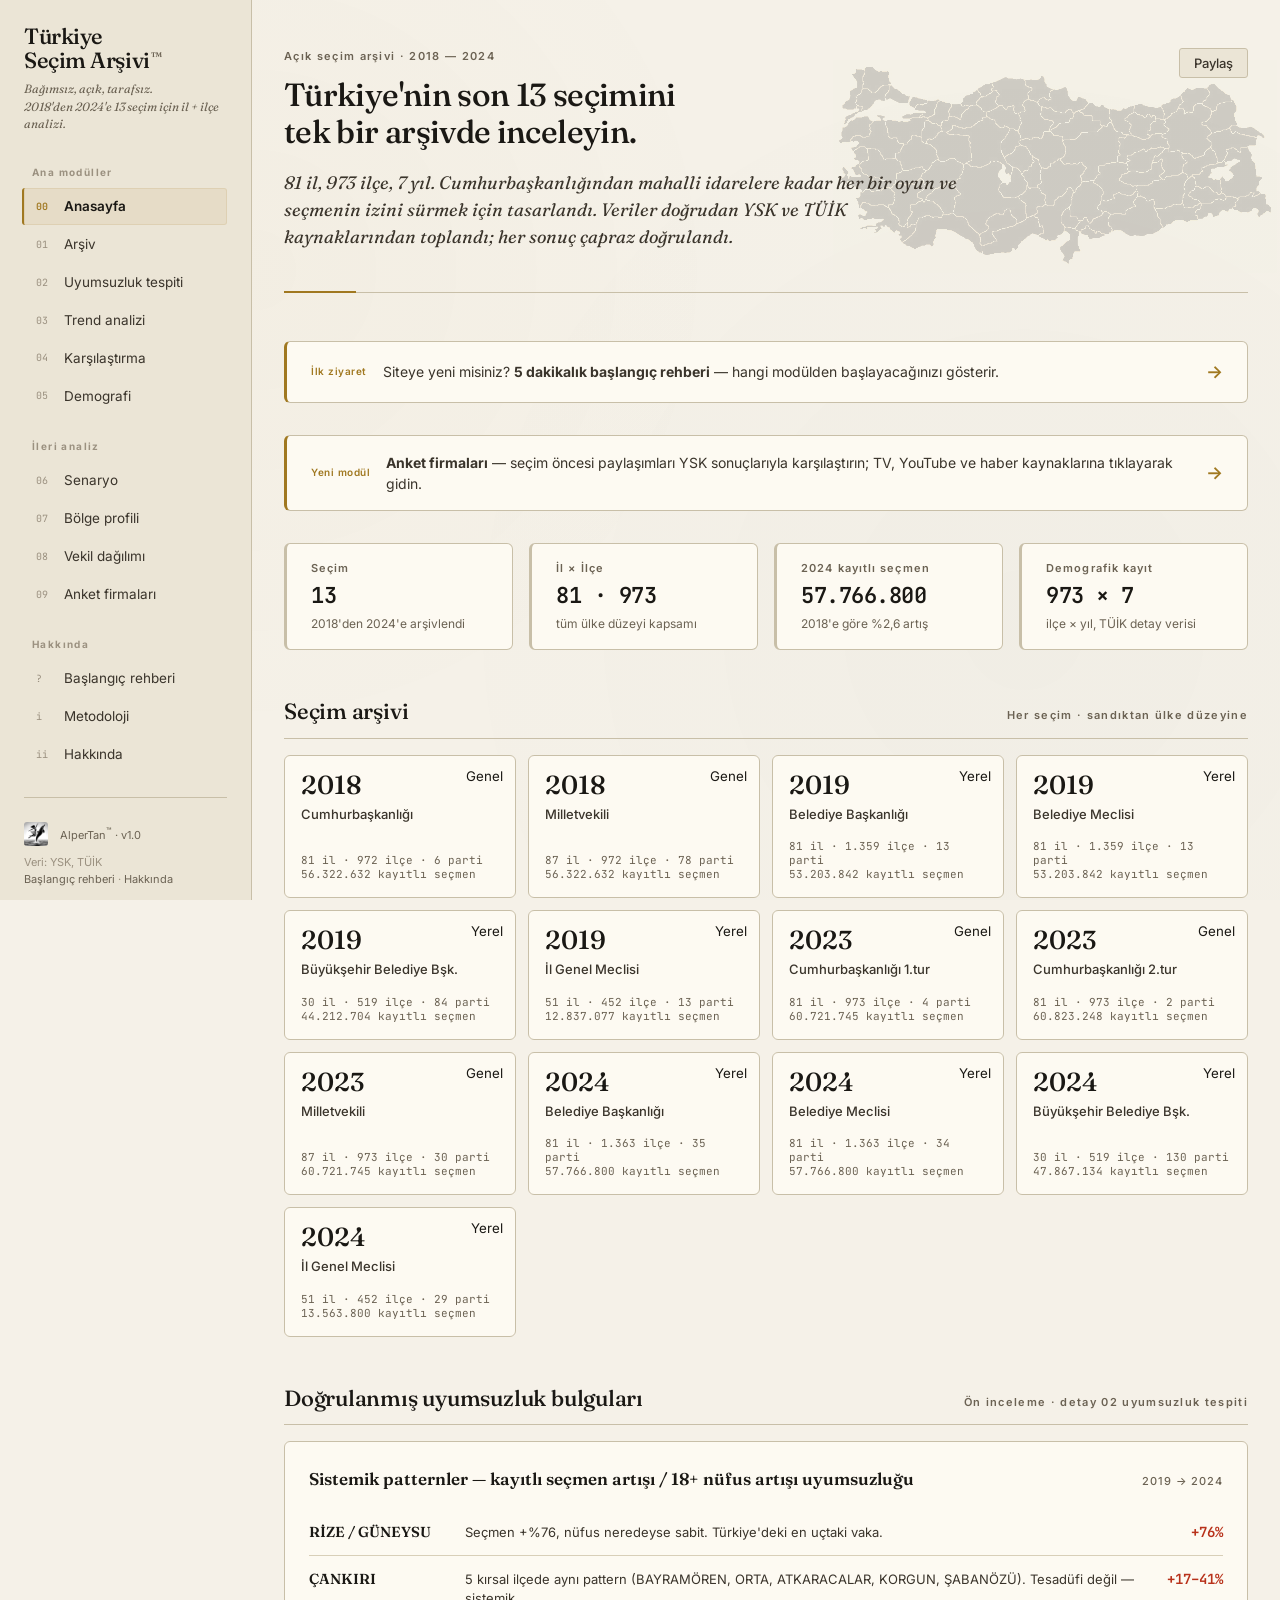
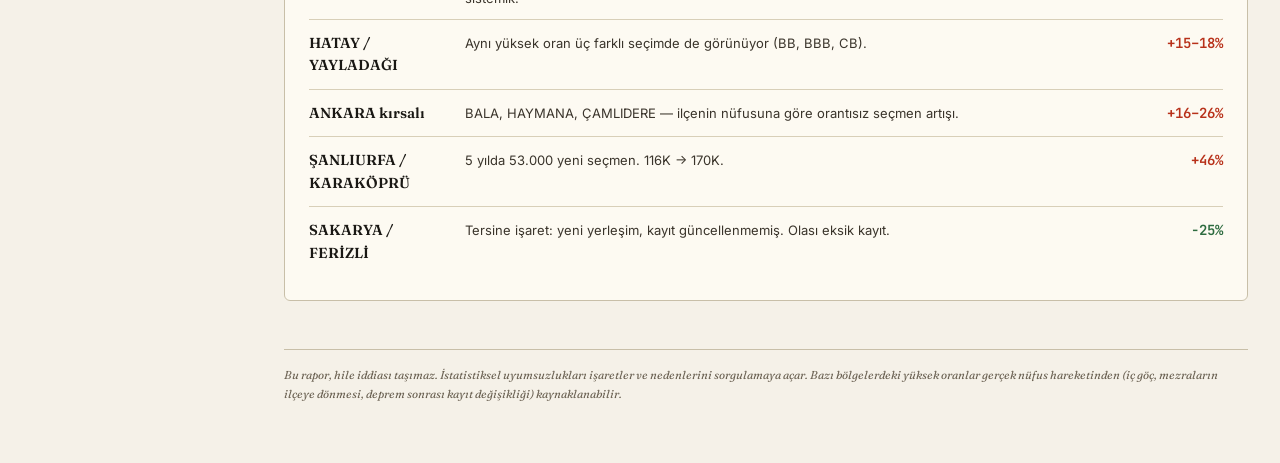
==== index.html @ 69e7e559 "docs: anket modulu beta uyarisi ve sinirliliklar metni" ====
<!DOCTYPE html>
<html lang="tr">
<head>
<meta charset="UTF-8">
<meta name="viewport" content="width=device-width, initial-scale=1.0">
<title>Türkiye Seçim Arşivi · AlperTan™</title>
<meta name="description" content="2018-2024 arası Türkiye'nin 13 seçimini il ve ilçe bazında inceleyin. Bağımsız, açık, tarafsız.">

<!-- Sosyal önizleme -->
<meta property="og:title" content="Türkiye Seçim Arşivi · AlperTan™">
<meta property="og:description" content="2018-2024 arası 13 seçim, 81 il, 973 ilçe. Bağımsız, açık, tarafsız seçim arşivi.">
<meta property="og:type" content="website">
<meta property="og:url" content="https://secimarsivi.com/">
<meta property="og:locale" content="tr_TR">
<meta property="og:image" content="https://secimarsivi.com/promo/twitter-kapak-1200x630.png">
<meta property="og:image:width" content="1200">
<meta property="og:image:height" content="630">
<meta property="og:image:alt" content="Türkiye Seçim Arşivi — 2018-2024, 13 seçim, il ve ilçe bazında veri">
<meta name="twitter:card" content="summary_large_image">
<meta name="twitter:title" content="Türkiye Seçim Arşivi · AlperTan™">
<meta name="twitter:description" content="2018-2024 arası 13 seçim, il ve ilçe bazında veri.">
<meta name="twitter:image" content="https://secimarsivi.com/promo/twitter-kapak-1200x630.png">

<!-- Analytics: kurulum için ANALYTICS.md -->
<!-- Cloudflare Web Analytics — dashboard'dan token al, aşağıyı aç:
<script defer src="https://static.cloudflareinsights.com/beacon.min.js" data-cf-beacon='{"token": "BURAYA-TOKEN"}'></script>
-->
<script defer src="https://cloud.umami.is/script.js" data-website-id="e13a5ef4-e0c5-44ce-ba72-e60a2a0d97fb"></script>

<link rel="icon" href="favicons/favicon.ico" sizes="any">
<link rel="icon" type="image/png" sizes="16x16" href="favicons/favicon-16x16.png">
<link rel="icon" type="image/png" sizes="32x32" href="favicons/favicon-32x32.png">
<link rel="icon" type="image/png" sizes="48x48" href="favicons/favicon-48x48.png">
<link rel="icon" type="image/png" sizes="192x192" href="favicons/favicon-192x192.png">
<link rel="apple-touch-icon" sizes="180x180" href="favicons/apple-touch-icon.png">
<link rel="manifest" href="site.webmanifest">
<meta name="theme-color" content="#f5f1e8">

<link rel="stylesheet" href="assets/style.css?v=14">
<link rel="stylesheet" href="assets/anket.css?v=8">
</head>
<body>

<div class="app" id="app-root">
  <div class="mobile-topbar" id="mobile-topbar">
    <button type="button" class="sidebar-toggle focus-ring" id="sidebar-toggle" aria-label="Menüyü aç/kapat" aria-expanded="false">
      <span class="sidebar-toggle-bar"></span>
      <span class="sidebar-toggle-bar"></span>
      <span class="sidebar-toggle-bar"></span>
    </button>
    <span class="mobile-topbar-title">Seçim Arşivi<span class="tm">™</span></span>
  </div>
  <div class="sidebar-overlay" id="sidebar-overlay" hidden></div>
  <aside class="sidebar" id="app-sidebar"></aside>
  <main class="main" id="app-main"></main>
</div>

<script src="assets/analytics.js?v=9"></script>
<script src="assets/app.js?v=13"></script>
<script src="assets/research-tools.js?v=4"></script>
<script src="modules/home.js?v=11"></script>
<script src="modules/arsiv.js?v=8"></script>
<script src="modules/uyumsuzluk.js?v=8"></script>
<script src="modules/trend.js?v=10"></script>
<script src="modules/karsilastirma.js?v=8"></script>
<script src="modules/demografi.js?v=12"></script>
<script src="modules/bolge.js?v=10"></script>
<script src="modules/senaryo.js?v=7"></script>
<script src="modules/vekil.js?v=7"></script>
<script src="modules/baslangic.js?v=3"></script>
<script src="modules/metodoloji.js?v=10"></script>
<script src="modules/hakkinda.js?v=7"></script>
<script src="modules/anket.js?v=8"></script>
</body>
</html>
---- assets/style.css ----
/* ─────────────────────────────────────────────────────────
   Türkiye Seçim Arşivi · AlperTan™
   Design tokens & layout primitives
   ───────────────────────────────────────────────────────── */

@import url('https://fonts.googleapis.com/css2?family=Fraunces:opsz,wght@9..144,400;9..144,500;9..144,600;9..144,700&family=Inter:wght@400;500;600;700&family=JetBrains+Mono:wght@400;500;600&display=swap');

:root {
  /* Editorial palette: ink on warm paper, with restrained signal accents */
  --paper:       #f5f1e8;
  --paper-2:     #ebe5d6;
  --paper-3:     #ddd5c0;
  --ink:         #1a1814;
  --ink-2:       #3a342b;
  --ink-3:       #6b6253;
  --ink-4:       #9b9180;

  --line:        #c8bfa8;
  --line-soft:   #d8cfb8;

  /* Signal colors — restrained, journalistic */
  --signal-red:    #b8311a;   /* uyumsuzluk, yüksek artış */
  --signal-amber:  #c8861a;   /* dikkat */
  --signal-green:  #2d6b3f;   /* normal, doğrulanmış */
  --signal-blue:   #1f4d6e;   /* nötr veri vurgu */
  --signal-plum:   #6b2d52;   /* karşılaştırma */

  /* Brand */
  --brand-mark:    #1a1814;
  --brand-gold:    #a07820;

  /* Typography */
  --font-display:  'Fraunces', Georgia, serif;
  --font-body:     'Inter', -apple-system, BlinkMacSystemFont, sans-serif;
  --font-mono:     'JetBrains Mono', 'SF Mono', Consolas, monospace;

  /* Spacing scale */
  --space-1: 4px;
  --space-2: 8px;
  --space-3: 12px;
  --space-4: 16px;
  --space-5: 24px;
  --space-6: 32px;
  --space-7: 48px;
  --space-8: 64px;

  /* Layout */
  --sidebar-w:   252px;
  --topbar-h:    56px;
  --content-pad: 32px;

  --radius-sm: 3px;
  --radius:    6px;
  --radius-lg: 10px;

  --shadow-sm: 0 1px 2px rgba(26, 24, 20, 0.06);
  --shadow:    0 2px 8px rgba(26, 24, 20, 0.08);
  --shadow-md: 0 4px 16px rgba(26, 24, 20, 0.1);
  --accent-line: var(--brand-gold);
}

/* Dark mode (opsiyonel ileride) - kullanmıyoruz şu an */

/* ─────────────────────────────────────────────────────────
   Reset & base
   ───────────────────────────────────────────────────────── */
*, *::before, *::after { box-sizing: border-box; }
html, body { margin: 0; padding: 0; }
body {
  font-family: var(--font-body);
  font-size: 14.5px;
  line-height: 1.55;
  color: var(--ink);
  background: var(--paper);
  -webkit-font-smoothing: antialiased;
  text-rendering: optimizeLegibility;
}

/* Subtle paper grain */
body::before {
  content: '';
  position: fixed;
  inset: 0;
  background-image:
    radial-gradient(circle at 20% 30%, rgba(160, 120, 32, 0.025) 0%, transparent 40%),
    radial-gradient(circle at 80% 70%, rgba(31, 77, 110, 0.02) 0%, transparent 50%);
  pointer-events: none;
  z-index: 0;
}

a { color: var(--signal-blue); text-decoration: none; }
a:hover { text-decoration: underline; text-underline-offset: 3px; }

button {
  font-family: inherit;
  cursor: pointer;
  border: none;
  background: none;
  color: inherit;
}

button:focus-visible,
.nav-item:focus-visible,
.election-card:focus-visible,
.sidebar-toggle:focus-visible,
.filter-input:focus-visible,
.uyumsuzluk-select:focus-visible {
  outline: 2px solid var(--brand-gold);
  outline-offset: 2px;
}
.focus-ring:focus-visible {
  outline: 2px solid var(--brand-gold);
  outline-offset: 2px;
}

h1, h2, h3, h4 {
  font-family: var(--font-display);
  font-weight: 600;
  letter-spacing: -0.01em;
  margin: 0;
  color: var(--ink);
}
h1 { font-size: 32px; line-height: 1.15; font-weight: 500; letter-spacing: -0.02em; }
h2 { font-size: 22px; line-height: 1.25; }
h3 { font-size: 17px; line-height: 1.3; }
h4 { font-size: 14px; line-height: 1.35; font-family: var(--font-body); font-weight: 600; letter-spacing: 0.01em; text-transform: none; }

/* CRITICAL: text-transform: uppercase YASAK (AlperTan™ marka kuralı) */
/* Onun yerine letter-spacing + Fraunces small-caps OpenType özelliği kullan */
.eyebrow {
  font-family: var(--font-body);
  font-size: 11px;
  font-weight: 600;
  letter-spacing: 0.12em;
  color: var(--ink-3);
}

.mono { font-family: var(--font-mono); font-feature-settings: 'tnum' 1, 'zero' 1; }
.num  { font-family: var(--font-mono); font-feature-settings: 'tnum' 1, 'zero' 1; }
.serif { font-family: var(--font-display); }

/* ─────────────────────────────────────────────────────────
   App layout: sidebar + main
   ───────────────────────────────────────────────────────── */
.app {
  display: grid;
  grid-template-columns: var(--sidebar-w) 1fr;
  min-height: 100vh;
  position: relative;
  z-index: 1;
}

.mobile-topbar {
  display: none;
}

.sidebar-overlay {
  display: none;
}

.sidebar {
  background: var(--paper-2);
  border-right: 1px solid var(--line);
  padding: var(--space-5);
  position: sticky;
  top: 0;
  height: 100vh;
  overflow-y: auto;
  display: flex;
  flex-direction: column;
}

.sidebar-brand {
  font-family: var(--font-display);
  font-size: 22px;
  font-weight: 500;
  line-height: 1.1;
  letter-spacing: -0.02em;
  margin-bottom: var(--space-2);
  color: var(--ink);
}

.sidebar-brand .tm {
  font-size: 11px;
  font-feature-settings: 'sups' 1;
  vertical-align: super;
  color: var(--ink-3);
  margin-left: 1px;
}

.sidebar-tagline {
  font-size: 12px;
  color: var(--ink-3);
  line-height: 1.45;
  margin-bottom: var(--space-6);
  font-style: italic;
  font-family: var(--font-display);
}

.sidebar-section {
  margin-bottom: var(--space-5);
}
.sidebar-section-title {
  font-size: 10px;
  font-weight: 700;
  letter-spacing: 0.14em;
  color: var(--ink-4);
  margin-bottom: var(--space-2);
  padding-left: var(--space-2);
}

.nav-list {
  list-style: none;
  padding: 0;
  margin: 0;
  display: flex;
  flex-direction: column;
  gap: 1px;
}

.nav-item {
  display: flex;
  align-items: center;
  gap: var(--space-3);
  padding: var(--space-2) var(--space-3);
  border-radius: var(--radius-sm);
  color: var(--ink-2);
  font-size: 13.5px;
  cursor: pointer;
  transition: background 120ms ease, color 120ms ease;
  border-left: 2px solid transparent;
  margin-left: -2px;
}
.nav-item:hover {
  background: var(--paper-3);
  color: var(--ink);
}
.nav-item.active {
  background: rgba(160, 120, 32, 0.08);
  color: var(--ink);
  font-weight: 600;
  border-left-color: var(--accent-line);
  box-shadow: inset 0 0 0 1px rgba(160, 120, 32, 0.12);
}
.nav-item.active .nav-num {
  color: var(--brand-gold);
  font-weight: 600;
}
.nav-item .nav-num {
  font-family: var(--font-mono);
  font-size: 10px;
  color: var(--ink-4);
  margin-right: 2px;
  min-width: 14px;
}

.sidebar-footer {
  margin-top: auto;
  padding-top: var(--space-5);
  border-top: 1px solid var(--line);
  font-size: 11px;
  color: var(--ink-4);
  line-height: 1.55;
}
.sidebar-footer-brand {
  display: flex;
  align-items: center;
  gap: var(--space-3);
  margin-bottom: var(--space-2);
  color: var(--ink-3);
}
.sidebar-footer-logo {
  width: 24px;
  height: 24px;
  flex-shrink: 0;
  object-fit: contain;
  border-radius: var(--radius-sm);
}
.sidebar-footer a { color: var(--ink-3); }

/* ─────────────────────────────────────────────────────────
   Main content area
   ───────────────────────────────────────────────────────── */
.main {
  padding: var(--space-7) var(--content-pad);
  max-width: 1200px;
  width: 100%;
  margin: 0 auto;
}

/* Anasayfa — Türkiye siluet filigranı (img + blend, mask yerine) */
.home-page {
  position: relative;
}
.home-page > :not(.home-siluet) {
  position: relative;
  z-index: 1;
}
.home-siluet {
  position: absolute;
  top: 12px;
  right: -3%;
  width: min(46%, 480px);
  height: auto;
  max-width: 480px;
  opacity: 0.16;
  mix-blend-mode: multiply;
  filter: invert(1) sepia(0.45) saturate(2.5) hue-rotate(358deg) brightness(0.95);
  pointer-events: none;
  z-index: 0;
  user-select: none;
}
@media (max-width: 900px) {
  .home-siluet {
    width: 52%;
    right: -10%;
    opacity: 0.11;
  }
}
@media (max-width: 640px) {
  .home-siluet {
    width: 70%;
    right: -22%;
    opacity: 0.08;
  }
}

.page-header {
  margin-bottom: var(--space-7);
  padding-bottom: var(--space-5);
  border-bottom: 1px solid var(--line);
  position: relative;
}
.page-header::after {
  content: '';
  position: absolute;
  bottom: -1px;
  left: 0;
  width: 72px;
  height: 2px;
  background: var(--accent-line);
}
.page-header .eyebrow { display: block; margin-bottom: var(--space-3); }
.page-header h1 { margin-bottom: var(--space-3); }
.page-header .lede {
  font-family: var(--font-display);
  font-size: 18px;
  line-height: 1.5;
  color: var(--ink-2);
  font-weight: 400;
  max-width: 680px;
  font-style: italic;
}

/* Paylaş butonu */
.share-wrap {
  position: absolute;
  top: 0;
  right: 0;
  z-index: 10;
}
.share-trigger {
  font-family: var(--font-body);
  font-size: 13px;
  font-weight: 500;
  color: var(--ink-2);
  background: var(--paper-2);
  border: 1px solid var(--line);
  border-radius: var(--radius-sm);
  padding: 6px 14px;
  cursor: pointer;
  transition: border-color 150ms ease, color 150ms ease;
}
.share-trigger:hover {
  border-color: var(--brand-gold);
  color: var(--ink);
}
.share-menu {
  position: absolute;
  top: calc(100% + 6px);
  right: 0;
  min-width: 168px;
  background: #fdfaf2;
  border: 1px solid var(--line);
  border-radius: var(--radius);
  box-shadow: var(--shadow-md);
  padding: var(--space-2) 0;
  display: flex;
  flex-direction: column;
}
.share-menu[hidden] { display: none; }
.share-item {
  display: block;
  width: 100%;
  text-align: left;
  font-family: var(--font-body);
  font-size: 13px;
  color: var(--ink-2);
  background: none;
  border: none;
  padding: 8px 16px;
  cursor: pointer;
  text-decoration: none;
  transition: background 120ms ease, color 120ms ease;
}
.share-item:hover {
  background: var(--paper-2);
  color: var(--ink);
}
.share-item-copy {
  border-top: 1px solid var(--line-soft);
  margin-top: var(--space-1);
  padding-top: 10px;
  color: var(--brand-gold);
  font-weight: 500;
}
.share-toast {
  position: absolute;
  top: calc(100% + 6px);
  right: 0;
  max-width: 240px;
  font-size: 12px;
  line-height: 1.4;
  color: var(--ink);
  background: var(--paper-2);
  border: 1px solid var(--line);
  border-radius: var(--radius-sm);
  padding: 8px 12px;
  box-shadow: var(--shadow);
}
.share-toast[hidden] { display: none; }

@media (max-width: 640px) {
  .share-wrap {
    position: static;
    margin-bottom: var(--space-3);
    display: flex;
    flex-wrap: wrap;
    align-items: flex-start;
    gap: var(--space-2);
  }
  .share-menu,
  .share-toast {
    right: auto;
    left: 0;
  }
}

/* ─────────────────────────────────────────────────────────
   Card / panel system
   ───────────────────────────────────────────────────────── */
.panel {
  background: #fdfaf2;
  border: 1px solid var(--line);
  border-radius: var(--radius);
  padding: var(--space-5);
}
.panel-title {
  font-family: var(--font-display);
  font-size: 17px;
  font-weight: 600;
  margin-bottom: var(--space-4);
  display: flex;
  align-items: baseline;
  justify-content: space-between;
}
.panel-title .panel-meta {
  font-family: var(--font-body);
  font-size: 11px;
  font-weight: 500;
  letter-spacing: 0.08em;
  color: var(--ink-3);
}

.panel-lede {
  font-size: 15px;
  margin: 0;
  line-height: 1.6;
  color: var(--ink-2);
}

.panel-note {
  font-size: 13px;
  color: var(--ink-3);
  margin: var(--space-3) 0 0;
  line-height: 1.6;
}

.panel-flush {
  padding: 0;
  overflow: hidden;
}

.panel-muted {
  margin-top: var(--space-6);
  background: var(--paper-2);
}

.panel-spaced {
  margin-bottom: var(--space-5);
}

.panel-spaced-lg {
  margin-bottom: var(--space-6);
}

/* Filter bar */
.filter-bar {
  padding: var(--space-3) var(--space-5);
  border-bottom: 1px solid var(--line-soft);
}

.filter-bar-label {
  display: flex;
  flex-direction: column;
  gap: var(--space-2);
  max-width: 320px;
}

.filter-bar-label > span {
  font-size: 12px;
  color: var(--ink-3);
}

.filter-input,
.uyumsuzluk-select {
  font-family: var(--font-body);
  font-size: 13px;
  padding: var(--space-2) var(--space-3);
  border: 1px solid var(--line);
  border-radius: var(--radius-sm);
  background: var(--paper);
  color: var(--ink);
  width: 100%;
}

.filter-input:focus,
.uyumsuzluk-select:focus {
  border-color: var(--brand-gold);
  outline: none;
}

.data-table-wrap {
  padding: 0;
  overflow: hidden;
}

/* Badges */
.badge {
  font-size: 10px;
  font-weight: 600;
  letter-spacing: 0.08em;
  padding: 2px 6px;
  border-radius: var(--radius-sm);
  background: var(--paper-2);
  color: var(--ink-4);
}
.badge-genel { color: var(--signal-blue); background: rgba(31, 77, 110, 0.08); }
.badge-yerel { color: var(--signal-plum); background: rgba(107, 45, 82, 0.08); }

/* Callouts */
.callout {
  padding: var(--space-4) var(--space-5);
  border-radius: var(--radius);
  border: 1px solid var(--line);
  background: var(--paper-2);
  margin-bottom: var(--space-5);
}
.callout-warn {
  border-color: rgba(200, 134, 26, 0.35);
  background: rgba(200, 134, 26, 0.06);
}
.callout-title {
  font-weight: 600;
  margin-bottom: var(--space-2);
  color: var(--ink);
}
.callout p {
  margin: 0;
  font-size: 13.5px;
  line-height: 1.65;
  color: var(--ink-2);
}

/* Empty state */
.empty-state,
.bolge-bos {
  padding: var(--space-5);
  text-align: center;
  color: var(--ink-3);
  font-size: 13.5px;
  font-style: italic;
}

/* Prose (info pages) */
.prose {
  max-width: 720px;
}
.prose .panel + .panel {
  margin-top: var(--space-5);
}

/* Stat tiles */
.stat-grid {
  display: grid;
  grid-template-columns: repeat(auto-fit, minmax(180px, 1fr));
  gap: var(--space-4);
  margin-bottom: var(--space-6);
}
.stat-tile {
  background: #fdfaf2;
  border: 1px solid var(--line);
  border-radius: var(--radius);
  padding: var(--space-4) var(--space-5);
  display: flex;
  flex-direction: column;
  gap: var(--space-2);
  position: relative;
  border-left: 3px solid var(--line);
}
.stat-tile.accent-gold { border-left-color: var(--brand-gold); }
.stat-tile.accent-blue { border-left-color: var(--signal-blue); }
.stat-tile.accent-green { border-left-color: var(--signal-green); }
.stat-tile.accent-plum { border-left-color: var(--signal-plum); }
.stat-tile .stat-label {
  font-size: 11px;
  font-weight: 600;
  letter-spacing: 0.1em;
  color: var(--ink-3);
}
.stat-tile .stat-value {
  font-family: var(--font-display);
  font-size: 28px;
  font-weight: 500;
  line-height: 1;
  letter-spacing: -0.02em;
  color: var(--ink);
}
.stat-tile .stat-value.num {
  font-family: var(--font-mono);
  font-weight: 600;
  font-size: 22px;
}
.stat-tile .stat-sub {
  font-size: 12px;
  color: var(--ink-3);
}

/* Election grid (homepage feature) */
.election-grid {
  display: grid;
  grid-template-columns: repeat(auto-fill, minmax(220px, 1fr));
  gap: var(--space-3);
}
.election-card {
  background: #fdfaf2;
  border: 1px solid var(--line);
  border-radius: var(--radius);
  padding: var(--space-4);
  cursor: pointer;
  transition: border-color 120ms ease, transform 120ms ease, box-shadow 120ms ease;
  display: flex;
  flex-direction: column;
  gap: var(--space-2);
  text-align: left;
  width: 100%;
  font-family: inherit;
}
.election-card:hover {
  border-color: var(--brand-gold);
  transform: translateY(-1px);
  box-shadow: var(--shadow-md);
}
.election-card.featured {
  border-color: rgba(160, 120, 32, 0.45);
  box-shadow: var(--shadow-sm);
  background: linear-gradient(180deg, #fffdf8 0%, #fdfaf2 100%);
}
.election-card.featured:hover {
  border-color: var(--brand-gold);
  box-shadow: var(--shadow-md);
}
.election-card.featured .ec-year {
  color: var(--brand-gold);
}
.election-card .ec-year {
  font-family: var(--font-display);
  font-size: 26px;
  font-weight: 500;
  line-height: 1;
  color: var(--ink);
}
.election-card .ec-tip {
  font-size: 13px;
  color: var(--ink-2);
  line-height: 1.35;
  font-weight: 500;
}
.election-card .ec-stats {
  font-family: var(--font-mono);
  font-size: 11px;
  color: var(--ink-3);
  margin-top: auto;
  padding-top: var(--space-2);
}
.election-card .ec-tag {
  position: absolute;
  top: var(--space-3);
  right: var(--space-3);
}
.election-card .ec-tag.badge-genel {
  color: var(--signal-blue);
  background: rgba(31, 77, 110, 0.08);
}
.election-card .ec-tag.badge-yerel {
  color: var(--signal-plum);
  background: rgba(107, 45, 82, 0.08);
}
.election-card { position: relative; }

/* Section heading separator */
.section-head {
  display: flex;
  align-items: baseline;
  justify-content: space-between;
  margin: var(--space-7) 0 var(--space-4);
  padding-bottom: var(--space-3);
  border-bottom: 1px solid var(--line);
}
.section-head h2 {
  font-family: var(--font-display);
  font-weight: 500;
}

/* Module placeholder */
.module-placeholder {
  background: linear-gradient(180deg, #fdfaf2 0%, var(--paper-2) 100%);
  border: 1px dashed var(--line);
  border-radius: var(--radius);
  padding: var(--space-7);
  text-align: center;
  color: var(--ink-3);
}
.module-placeholder .mp-title {
  font-family: var(--font-display);
  font-size: 22px;
  font-weight: 500;
  color: var(--ink-2);
  margin-bottom: var(--space-3);
}
.module-placeholder .mp-body {
  max-width: 520px;
  margin: 0 auto;
  line-height: 1.65;
  font-size: 14px;
}
.module-placeholder ul {
  text-align: left;
  display: inline-block;
  margin-top: var(--space-4);
  padding-left: var(--space-5);
  font-size: 13.5px;
  color: var(--ink-3);
}
.module-placeholder li {
  margin-bottom: var(--space-2);
  line-height: 1.5;
}

/* Anomaly badge (preview teaser) */
.anomaly-list {
  list-style: none;
  padding: 0;
  margin: 0;
  display: flex;
  flex-direction: column;
}
.anomaly-list li {
  padding: var(--space-3) 0;
  border-bottom: 1px solid var(--line-soft);
  display: grid;
  grid-template-columns: 140px 1fr auto;
  gap: var(--space-4);
  align-items: baseline;
}
.anomaly-list li:last-child { border-bottom: none; }
.anomaly-list .a-loc {
  font-family: var(--font-display);
  font-size: 14.5px;
  font-weight: 600;
  color: var(--ink);
}
.anomaly-list .a-desc {
  font-size: 13px;
  color: var(--ink-2);
  line-height: 1.4;
}
.anomaly-list .a-val {
  font-family: var(--font-mono);
  font-size: 14px;
  font-weight: 600;
  color: var(--signal-red);
  white-space: nowrap;
}
.anomaly-list .a-val.amber { color: var(--signal-amber); }
.anomaly-list .a-val.green { color: var(--signal-green); }

/* Footnote bar */
.footnote {
  margin-top: var(--space-7);
  padding-top: var(--space-4);
  border-top: 1px solid var(--line);
  font-size: 11.5px;
  color: var(--ink-3);
  line-height: 1.6;
  font-style: italic;
  font-family: var(--font-display);
}

/* Tables */
.data-table {
  width: 100%;
  border-collapse: collapse;
  font-size: 13.5px;
}
.data-table thead th {
  font-size: 10px;
  font-weight: 700;
  letter-spacing: 0.12em;
  color: var(--ink-3);
  padding: var(--space-3) var(--space-3);
  border-bottom: 1px solid var(--line);
  background: transparent;
  white-space: nowrap;
}
.data-table tbody td {
  padding: var(--space-3) var(--space-3);
  border-bottom: 1px solid var(--line-soft);
  color: var(--ink);
}
.data-table tbody tr:last-child td { border-bottom: none; }
.data-table tbody tr:hover { background: var(--paper-2); }
.data-table .num {
  font-family: var(--font-mono);
  font-feature-settings: 'tnum' 1, 'zero' 1;
  font-size: 13px;
}

/* Inline bar (used in tables) */
.bar-wrap {
  background: var(--paper-2);
  height: 6px;
  border-radius: 3px;
  overflow: hidden;
  position: relative;
}
.bar {
  height: 100%;
  background: var(--brand-gold);
  border-radius: 3px;
  transition: width 200ms ease;
}

.table-meta {
  padding: var(--space-3) var(--space-5);
  font-size: 12px;
  color: var(--ink-3);
  border-top: 1px solid var(--line-soft);
}

.data-table .num-right { text-align: right; }
.data-table .col-bar { width: 140px; padding-left: var(--space-3); }

/* Loading state */
.loading {
  padding: var(--space-7);
  text-align: center;
  color: var(--ink-3);
  font-style: italic;
  font-family: var(--font-display);
}
.loading::before {
  content: '...';
  animation: dots 1.4s infinite;
  display: inline-block;
  letter-spacing: 0.2em;
  margin-right: 4px;
}
@keyframes dots {
  0%, 20% { content: ''; }
  40% { content: '.'; }
  60% { content: '..'; }
  80%, 100% { content: '...'; }
}

/* Responsive */
.mobile-topbar-title {
  font-family: var(--font-display);
  font-size: 16px;
  font-weight: 500;
  color: var(--ink);
}
.mobile-topbar-title .tm {
  font-size: 9px;
  vertical-align: super;
  color: var(--ink-3);
}

.sidebar-toggle {
  display: flex;
  flex-direction: column;
  justify-content: center;
  gap: 5px;
  width: 40px;
  height: 40px;
  padding: var(--space-2);
  border-radius: var(--radius-sm);
  background: transparent;
}
.sidebar-toggle-bar {
  display: block;
  width: 20px;
  height: 2px;
  background: var(--ink);
  border-radius: 1px;
  transition: transform 150ms ease, opacity 150ms ease;
}
.sidebar-open .sidebar-toggle-bar:nth-child(1) {
  transform: translateY(7px) rotate(45deg);
}
.sidebar-open .sidebar-toggle-bar:nth-child(2) {
  opacity: 0;
}
.sidebar-open .sidebar-toggle-bar:nth-child(3) {
  transform: translateY(-7px) rotate(-45deg);
}

@media (max-width: 900px) {
  .app {
    grid-template-columns: 1fr;
    grid-template-rows: var(--topbar-h) 1fr;
    grid-template-areas:
      "topbar"
      "main";
  }
  .mobile-topbar {
    display: flex;
    align-items: center;
    gap: var(--space-3);
    grid-area: topbar;
    position: sticky;
    top: 0;
    z-index: 200;
    height: var(--topbar-h);
    padding: 0 var(--space-4);
    background: var(--paper-2);
    border-bottom: 1px solid var(--line);
  }
  .sidebar-overlay {
    display: block;
    position: fixed;
    inset: 0;
    background: rgba(26, 24, 20, 0.35);
    z-index: 250;
  }
  .sidebar-overlay[hidden] {
    display: none;
  }
  .sidebar {
    position: fixed;
    top: 0;
    left: 0;
    z-index: 300;
    width: min(280px, 85vw);
    height: 100vh;
    transform: translateX(-105%);
    transition: transform 220ms ease;
    border-right: 1px solid var(--line);
    box-shadow: var(--shadow-md);
  }
  .sidebar-open .sidebar {
    transform: translateX(0);
  }
  .main {
    grid-area: main;
    padding: var(--space-5) var(--space-4);
  }
  h1 { font-size: 26px; }
  .anomaly-list li { grid-template-columns: 1fr; gap: var(--space-2); }
  .anomaly-list .a-val { justify-self: start; }
}

@media (max-width: 640px) {
  .stat-grid {
    grid-template-columns: 1fr 1fr;
  }
  .election-grid {
    grid-template-columns: 1fr;
  }
}

/* Araştırmacı / gazeteci yardımcıları */
.at-data-freshness {
  font-size: 12.5px;
  color: var(--ink-3);
  margin: calc(-1 * var(--space-2)) 0 var(--space-5);
  padding-bottom: var(--space-4);
  border-bottom: 1px solid var(--line-soft);
}
.at-data-freshness a {
  color: var(--brand-gold);
  text-decoration: none;
}
.at-data-freshness a:hover { text-decoration: underline; }

.at-context-notice {
  background: #fdfaf2;
  border: 1px solid var(--line);
  border-left: 3px solid var(--brand-gold);
  border-radius: var(--radius);
  padding: var(--space-4) var(--space-5);
  margin-bottom: var(--space-6);
}
.at-context-notice-title {
  font-family: var(--font-display);
  font-size: 15px;
  font-weight: 600;
  color: var(--ink);
  margin-bottom: var(--space-3);
}
.at-context-notice-grid {
  display: grid;
  grid-template-columns: 1fr 1fr;
  gap: var(--space-4);
  margin-bottom: var(--space-3);
}
@media (max-width: 720px) {
  .at-context-notice-grid { grid-template-columns: 1fr; }
}
.at-context-notice-label {
  font-size: 11px;
  font-weight: 600;
  letter-spacing: 0.04em;
  color: var(--brand-gold);
  margin-bottom: 6px;
}
.at-context-notice ul {
  margin: 0;
  padding-left: 18px;
  font-size: 13px;
  line-height: 1.55;
  color: var(--ink-2);
}
.at-context-notice li { margin-bottom: 4px; }
.at-context-notice-note {
  font-size: 12.5px;
  line-height: 1.55;
  color: var(--ink-3);
  font-style: italic;
  margin: 0;
}

.chart-export-panel { position: relative; }
.chart-export-toolbar {
  display: flex;
  align-items: center;
  justify-content: flex-end;
  gap: var(--space-3);
  margin-bottom: var(--space-3);
  padding-bottom: var(--space-2);
  border-bottom: 1px dashed var(--line-soft);
}
.chart-export-hint {
  font-size: 11.5px;
  color: var(--ink-3);
  margin-right: auto;
}
.chart-export-btn {
  font-family: var(--font-sans);
  font-size: 12px;
  font-weight: 600;
  padding: 6px 12px;
  border: 1px solid var(--line);
  border-radius: var(--radius-sm);
  background: #fdfaf2;
  color: var(--ink-2);
  cursor: pointer;
}
.chart-export-btn:hover:not(:disabled) {
  border-color: var(--brand-gold);
  color: var(--brand-gold);
}
.chart-export-btn:disabled {
  opacity: 0.45;
  cursor: not-allowed;
}

.trend-grafik-baslik {
  display: flex;
  flex-wrap: wrap;
  align-items: flex-end;
  justify-content: space-between;
  gap: var(--space-3);
}
.trend-grafik-baslik .chart-export-btn {
  flex-shrink: 0;
  margin-bottom: 2px;
}

/* Başlangıç rehberi — anasayfa teaser */
.rehber-teaser {
  display: flex;
  align-items: center;
  gap: var(--space-4);
  margin-bottom: var(--space-6);
  padding: var(--space-4) var(--space-5);
  background: #fdfaf2;
  border: 1px solid var(--line);
  border-left: 3px solid var(--brand-gold);
  border-radius: var(--radius);
  text-decoration: none;
  color: inherit;
  transition: border-color 0.15s;
}
.rehber-teaser:hover { border-color: var(--brand-gold); }
.rehber-teaser-etiket {
  flex-shrink: 0;
  font-size: 10px;
  font-weight: 600;
  letter-spacing: 0.05em;
  color: var(--brand-gold);
  white-space: nowrap;
}
.rehber-teaser-metin {
  flex: 1;
  font-size: 14px;
  line-height: 1.5;
  color: var(--ink-2);
}
.rehber-teaser-ok {
  flex-shrink: 0;
  font-size: 18px;
  color: var(--brand-gold);
  font-weight: 600;
}
@media (max-width: 640px) {
  .rehber-teaser { flex-wrap: wrap; }
  .rehber-teaser-ok { display: none; }
}
---- assets/anket.css ----
/* ─────────────────────────────────────────────────────────
   Anket firmaları modülü — Seçim Arşivi teması
   ───────────────────────────────────────────────────────── */

.ank-page .page-header { margin-bottom: var(--space-5); }

.ank-mode-nav {
  display: flex;
  flex-wrap: wrap;
  gap: var(--space-2);
  margin-bottom: var(--space-5);
  padding-bottom: var(--space-4);
  border-bottom: 1px solid var(--line);
}

.ank-mode-btn {
  font-family: var(--font-body);
  font-size: 13px;
  font-weight: 600;
  padding: var(--space-2) var(--space-4);
  border: 1px solid var(--line);
  border-radius: var(--radius-sm);
  background: var(--paper);
  color: var(--ink-2);
  cursor: pointer;
  transition: border-color 0.15s, background 0.15s, color 0.15s;
}

.ank-mode-btn:hover { border-color: var(--brand-gold); color: var(--ink); }
.ank-mode-btn.active {
  background: var(--paper-2);
  border-color: var(--brand-gold);
  color: var(--ink);
  box-shadow: var(--shadow-sm);
}

.ank-meta {
  font-size: 12px;
  color: var(--ink-3);
  margin-top: var(--space-2);
}

.ank-layout {
  display: grid;
  grid-template-columns: minmax(240px, 280px) 1fr;
  gap: var(--space-5);
  align-items: start;
}

@media (max-width: 900px) {
  .ank-layout { grid-template-columns: 1fr; }
}

.ank-aside { position: sticky; top: var(--space-4); }

.ank-year-label {
  font-size: 11px;
  font-weight: 600;
  letter-spacing: 0.02em;
  color: var(--ink-3);
  margin: var(--space-3) 0 var(--space-2);
}

.ank-year-label:first-child { margin-top: 0; }

.ank-el-grid {
  display: flex;
  flex-direction: column;
  gap: var(--space-2);
}

.ank-el-btn {
  text-align: left;
  font-family: var(--font-body);
  padding: var(--space-3);
  border: 1px solid var(--line-soft);
  border-radius: var(--radius-sm);
  background: var(--paper);
  cursor: pointer;
  transition: border-color 0.15s, background 0.15s;
}

.ank-el-btn:hover { border-color: var(--brand-gold); }
.ank-el-btn.active {
  border-color: var(--brand-gold);
  background: var(--paper-2);
}

.ank-el-btn .t {
  display: block;
  font-size: 13px;
  font-weight: 600;
  color: var(--ink);
}

.ank-el-btn .d {
  display: block;
  font-size: 11px;
  color: var(--ink-3);
  margin-top: 2px;
}

.ank-firm-list {
  display: flex;
  flex-direction: column;
  gap: var(--space-2);
  max-height: 420px;
  overflow-y: auto;
}

.ank-firm-btn {
  display: flex;
  align-items: center;
  gap: var(--space-3);
  width: 100%;
  text-align: left;
  padding: var(--space-3);
  border: 1px solid var(--line-soft);
  border-radius: var(--radius-sm);
  background: var(--paper);
  cursor: pointer;
  transition: border-color 0.15s;
}

.ank-firm-btn:hover { border-color: var(--line); }
.ank-firm-btn.active {
  border-color: var(--signal-blue);
  background: rgba(31, 77, 110, 0.06);
}

.ank-rank {
  flex-shrink: 0;
  width: 1.75rem;
  height: 1.75rem;
  display: flex;
  align-items: center;
  justify-content: center;
  font-size: 11px;
  font-weight: 700;
  border-radius: var(--radius-sm);
  background: var(--paper-2);
  color: var(--ink-3);
}

.ank-rank.gold {
  background: rgba(160, 120, 32, 0.15);
  color: var(--brand-gold);
}

.ank-firm-name {
  font-size: 13px;
  font-weight: 600;
  color: var(--ink);
}

.ank-firm-sub {
  font-size: 11px;
  color: var(--ink-3);
}

.ank-grade {
  flex-shrink: 0;
  width: 2rem;
  height: 2rem;
  display: inline-flex;
  align-items: center;
  justify-content: center;
  font-size: 11px;
  font-weight: 700;
  border-radius: var(--radius-sm);
  border: 1px solid var(--line);
}

.ank-grade-a { background: rgba(45, 107, 63, 0.12); color: var(--signal-green); border-color: rgba(45, 107, 63, 0.25); }
.ank-grade-b { background: rgba(31, 77, 110, 0.1); color: var(--signal-blue); border-color: rgba(31, 77, 110, 0.2); }
.ank-grade-c { background: rgba(200, 134, 26, 0.12); color: var(--signal-amber); border-color: rgba(200, 134, 26, 0.25); }
.ank-grade-d { background: rgba(184, 49, 26, 0.08); color: var(--signal-red); border-color: rgba(184, 49, 26, 0.2); }
.ank-grade-f { background: var(--paper-2); color: var(--ink-4); }

.ank-tabs {
  display: flex;
  flex-wrap: wrap;
  gap: var(--space-2);
  padding: var(--space-3) var(--space-4);
  border-bottom: 1px solid var(--line-soft);
  background: var(--paper-2);
}

.ank-tab {
  text-align: left;
  padding: var(--space-2) var(--space-3);
  border: 1px solid transparent;
  border-radius: var(--radius-sm);
  background: transparent;
  cursor: pointer;
  font-family: var(--font-body);
}

.ank-tab:hover { background: var(--paper); border-color: var(--line-soft); }
.ank-tab.active {
  background: var(--paper);
  border-color: var(--line);
}

.ank-tab .tl {
  display: block;
  font-size: 13px;
  font-weight: 600;
  color: var(--ink);
}

.ank-tab .ts {
  display: block;
  font-size: 10px;
  color: var(--ink-3);
  margin-top: 1px;
}

.ank-ysk-list { padding: var(--space-4); }

.ank-bar-row { margin-bottom: var(--space-3); }
.ank-bar-row:last-child { margin-bottom: 0; }

.ank-bar-top {
  display: flex;
  justify-content: space-between;
  align-items: baseline;
  font-size: 13px;
  margin-bottom: 4px;
}

.ank-bar-label {
  display: flex;
  align-items: center;
  gap: var(--space-2);
  color: var(--ink);
}

.ank-dot {
  width: 8px;
  height: 8px;
  border-radius: 50%;
  flex-shrink: 0;
}

.ank-bar-track {
  position: relative;
  height: 8px;
  background: var(--paper-2);
  border-radius: 4px;
  overflow: hidden;
}

.ank-bar-fill {
  height: 100%;
  border-radius: 4px;
  opacity: 0.85;
}

.ank-bar-mark {
  position: absolute;
  top: -2px;
  width: 2px;
  height: 12px;
  background: var(--ink);
  transform: translateX(-50%);
  z-index: 1;
}

.ank-dev-good { color: var(--signal-green); }
.ank-dev-mid { color: var(--signal-amber); }
.ank-dev-bad { color: var(--signal-red); }

.ank-compare-hdr {
  display: flex;
  flex-wrap: wrap;
  justify-content: space-between;
  gap: var(--space-4);
  padding: var(--space-4) var(--space-5);
  border-bottom: 1px solid var(--line-soft);
  background: linear-gradient(to right, var(--paper-2), var(--paper));
}

.ank-compare-hdr h3 {
  font-family: var(--font-display);
  font-size: 18px;
  font-weight: 600;
  margin-top: var(--space-1);
}

.ank-kicker {
  font-size: 11px;
  font-weight: 600;
  letter-spacing: 0.02em;
  color: var(--signal-blue);
}

.ank-score-box { text-align: right; }
.ank-score-num {
  font-family: var(--font-display);
  font-size: 2rem;
  font-weight: 700;
  color: var(--ink);
  line-height: 1;
}

.ank-cols {
  display: grid;
  grid-template-columns: 1fr 1fr;
  gap: var(--space-5);
  padding: var(--space-5);
}

@media (max-width: 640px) {
  .ank-cols { grid-template-columns: 1fr; }
}

.ank-col h4 {
  font-size: 12px;
  font-weight: 600;
  color: var(--ink-2);
  margin-bottom: var(--space-3);
  display: flex;
  align-items: center;
  gap: var(--space-2);
}

.ank-chips {
  display: flex;
  flex-wrap: wrap;
  gap: var(--space-2);
  padding: 0 var(--space-5) var(--space-4);
}

.ank-chip {
  font-size: 12px;
  padding: var(--space-1) var(--space-3);
  border: 1px solid var(--line-soft);
  border-radius: 99px;
  background: var(--paper-2);
  color: var(--ink-2);
}

.ank-prog {
  display: inline-block;
  width: 48px;
  height: 6px;
  background: var(--paper-2);
  border-radius: 3px;
  vertical-align: middle;
  margin-right: var(--space-2);
  overflow: hidden;
}

.ank-prog i {
  display: block;
  height: 100%;
  background: var(--signal-blue);
  border-radius: 3px;
}

.ank-empty {
  padding: var(--space-6);
  text-align: center;
  color: var(--ink-3);
  font-size: 14px;
}

.ank-banner {
  padding: var(--space-3) var(--space-4);
  margin-bottom: var(--space-5);
  border: 1px solid rgba(200, 134, 26, 0.35);
  border-radius: var(--radius-sm);
  background: rgba(200, 134, 26, 0.08);
  font-size: 13px;
  font-weight: 600;
  color: var(--signal-amber);
}

.ank-banner-warn {
  border-color: rgba(180, 80, 50, 0.35);
  background: rgba(180, 80, 50, 0.06);
  color: var(--ink-2);
}

.ank-badge-manual {
  display: inline-block;
  font-size: 9px;
  font-weight: 700;
  letter-spacing: 0.04em;
  text-transform: uppercase;
  padding: 2px 6px;
  border-radius: 3px;
  background: rgba(31, 77, 110, 0.12);
  color: var(--signal-blue, #1f4d6e);
  vertical-align: middle;
}

.ank-manual-form label {
  display: flex;
  flex-direction: column;
  gap: 4px;
  font-size: 11px;
  font-weight: 600;
  color: var(--ink-3);
}

.ank-manual-form input,
.ank-manual-form select,
.ank-manual-form textarea {
  font-size: 13px;
  padding: 8px 10px;
  border: 1px solid var(--line-soft);
  border-radius: var(--radius-sm);
  background: var(--paper);
  color: var(--ink);
}

.ank-manual-grid {
  display: grid;
  grid-template-columns: repeat(2, minmax(0, 1fr));
  gap: var(--space-3);
  margin-bottom: var(--space-3);
}

.ank-manual-wide { grid-column: 1 / -1; }

.ank-manual-predictions { margin: var(--space-3) 0; }

.ank-manual-actions {
  display: flex;
  flex-wrap: wrap;
  gap: var(--space-3);
  align-items: center;
  margin-top: var(--space-3);
}

.ank-btn-text {
  background: none;
  border: none;
  color: var(--signal-blue, #1f4d6e);
  font-size: 12px;
  font-weight: 600;
  cursor: pointer;
  padding: 0;
  text-decoration: underline;
}

.ank-manual-import { cursor: pointer; }

.ank-manual-list { display: flex; flex-direction: column; gap: var(--space-3); }

.ank-manual-item {
  padding: var(--space-3);
  border: 1px solid var(--line-soft);
  border-radius: var(--radius-sm);
  background: var(--paper-2);
}

.ank-manual-item-hdr {
  display: flex;
  align-items: center;
  gap: 8px;
  flex-wrap: wrap;
  margin-bottom: 4px;
}

.ank-manual-meta { font-size: 12px; color: var(--ink-3); margin: 0 0 8px; }

.ank-proof-preview {
  margin: var(--space-2) 0 var(--space-3);
  max-width: 320px;
}

.ank-proof-preview img {
  width: 100%;
  border-radius: var(--radius-sm);
  border: 1px solid var(--line-soft);
}

.ank-proof-thumb {
  margin: 8px 0 0;
  max-width: 280px;
}

.ank-proof-thumb img {
  width: 100%;
  border-radius: var(--radius-sm);
  border: 1px solid var(--line-soft);
  cursor: zoom-in;
}

.ank-proof-thumb figcaption {
  font-size: 10px;
  color: var(--ink-4);
  margin-top: 4px;
}

.ank-mode-btn-add {
  margin-left: auto;
  background: rgba(31, 77, 110, 0.1);
  border-color: rgba(31, 77, 110, 0.35);
  color: var(--signal-blue, #1f4d6e);
  font-weight: 700;
}

.ank-mode-btn-add.active,
.ank-mode-btn-add:hover {
  background: rgba(31, 77, 110, 0.18);
}

.ank-manual-panel-highlight {
  outline: 2px solid rgba(31, 77, 110, 0.45);
  outline-offset: 2px;
  animation: ank-panel-pulse 1.2s ease 2;
}

@keyframes ank-panel-pulse {
  0%, 100% { outline-color: rgba(31, 77, 110, 0.45); }
  50% { outline-color: rgba(200, 134, 26, 0.55); }
}

.ank-meta-line a { font-weight: 600; }

.ank-btn-add-poll { font-weight: 700; }

.ank-share-row { border-bottom: 1px solid var(--line-soft); }
.ank-share-row:last-child { border-bottom: none; }
.ank-share-row.best { background: rgba(45, 107, 63, 0.05); }

.ank-share-hdr {
  display: flex;
  flex-wrap: wrap;
  justify-content: space-between;
  gap: var(--space-3);
  padding: var(--space-4) var(--space-5);
}

.ank-share-body {
  padding: var(--space-4) var(--space-5);
  background: var(--paper-2);
}

.ank-badge-new {
  font-size: 10px;
  font-weight: 600;
  padding: 2px 6px;
  border-radius: 99px;
  background: rgba(45, 107, 63, 0.12);
  color: var(--signal-green);
}

.ank-badge-best {
  font-size: 10px;
  font-weight: 600;
  padding: 2px 6px;
  border-radius: 99px;
  background: rgba(45, 107, 63, 0.15);
  color: var(--signal-green);
}

/* Kaynak hücreleri */
.ank-src-cell { font-size: 12px; line-height: 1.45; }
.ank-src-badge {
  display: inline-block;
  font-size: 10px;
  font-weight: 600;
  padding: 2px 6px;
  border-radius: var(--radius-sm);
  background: var(--paper-2);
  color: var(--ink-3);
}
.ank-src-extra { font-size: 10px; color: var(--ink-4); }
.ank-src-title { margin: 4px 0 2px; color: var(--ink-2); font-size: 12px; }
.ank-src-date { font-size: 10px; color: var(--ink-4); }
.ank-src-link {
  display: inline-block;
  margin-top: 4px;
  font-size: 11px;
  font-weight: 600;
  color: var(--signal-blue);
  text-decoration: none;
}
.ank-src-link:hover { text-decoration: underline; }
.ank-src-nolink { font-size: 10px; color: var(--ink-4); }

.ank-sources-panel {
  padding: var(--space-4) var(--space-5);
  border-top: 1px solid var(--line-soft);
  background: var(--paper-2);
}

.ank-sources-title {
  font-size: 11px;
  font-weight: 600;
  letter-spacing: 0.02em;
  color: var(--ink-3);
  margin-bottom: var(--space-3);
}

.ank-sources-list {
  list-style: none;
  margin: 0;
  padding: 0;
}

.ank-src-item {
  padding: var(--space-3) 0;
  border-bottom: 1px solid var(--line-soft);
  font-size: 12px;
}

.ank-src-item:last-child { border-bottom: none; }

.ank-src-item-hdr {
  display: flex;
  flex-wrap: wrap;
  justify-content: space-between;
  gap: var(--space-2);
  margin-bottom: 4px;
}

.ank-src-primary {
  font-size: 10px;
  font-weight: 600;
  letter-spacing: 0.02em;
  color: var(--brand-gold);
}

.ank-src-note { font-size: 11px; color: var(--ink-3); margin: 4px 0; }

.ank-sources-empty {
  padding: var(--space-4);
  font-size: 12px;
  color: var(--ink-3);
  font-style: italic;
}

/* Araştırma paneli */
.ank-research-hdr {
  padding: var(--space-4) var(--space-5);
  margin: calc(-1 * var(--space-5)) calc(-1 * var(--space-5)) var(--space-4);
  border-bottom: 1px solid rgba(45, 107, 63, 0.2);
  background: linear-gradient(to right, rgba(45, 107, 63, 0.08), var(--paper));
  border-radius: var(--radius) var(--radius) 0 0;
}

.ank-research-hdr h2 {
  font-family: var(--font-display);
  font-size: 15px;
  font-weight: 600;
  color: var(--signal-green);
}

.ank-research-controls {
  display: flex;
  flex-wrap: wrap;
  gap: var(--space-3);
  align-items: center;
  margin-bottom: var(--space-3);
}

.ank-research-controls label {
  font-size: 12px;
  color: var(--ink-3);
}

.ank-research-controls select {
  margin-left: var(--space-2);
  font-family: var(--font-body);
  font-size: 12px;
  padding: var(--space-1) var(--space-2);
  border: 1px solid var(--line);
  border-radius: var(--radius-sm);
  background: var(--paper);
}

.ank-btn-research {
  font-family: var(--font-body);
  font-size: 12px;
  font-weight: 600;
  padding: var(--space-2) var(--space-4);
  border: 1px solid var(--signal-green);
  border-radius: var(--radius-sm);
  background: rgba(45, 107, 63, 0.1);
  color: var(--signal-green);
  cursor: pointer;
}

.ank-btn-research:hover { background: rgba(45, 107, 63, 0.18); }
.ank-btn-research:disabled { opacity: 0.5; cursor: not-allowed; }

.ank-btn-update {
  font-size: 13px;
  padding: var(--space-2) var(--space-5);
}

.ank-badge-scan {
  font-size: 10px;
  font-weight: 600;
  padding: 2px 6px;
  border-radius: 99px;
  background: rgba(31, 77, 110, 0.12);
  color: var(--signal-blue);
}

.ank-firm-list-tall { max-height: 520px; }

.ank-firm-profile-hdr { padding: var(--space-5); }

.ank-firm-stats {
  display: flex;
  flex-wrap: wrap;
  gap: var(--space-4);
  margin-top: var(--space-3);
}

.ank-firm-stat {
  min-width: 120px;
  padding: var(--space-3) var(--space-4);
  border: 1px solid var(--line-soft);
  border-radius: var(--radius-sm);
  background: var(--paper-2);
}

.ank-firm-stat .lbl {
  display: block;
  font-size: 10px;
  color: var(--ink-3);
  margin-bottom: 2px;
}

.ank-firm-stat strong {
  font-family: var(--font-display);
  font-size: 18px;
  color: var(--ink);
}

.ank-firm-history-table td { vertical-align: top; }

.ank-firm-row-empty td { color: var(--ink-3); background: var(--paper-2); }

@media (max-width: 900px) {
  .ank-mode-nav { gap: var(--space-2); }
  .ank-mode-btn { flex: 1 1 calc(50% - var(--space-2)); text-align: center; }
}

.ank-research-list {
  list-style: none;
  margin: 0;
  padding: 0;
  max-height: 320px;
  overflow-y: auto;
}

.ank-research-item {
  border: 1px solid var(--line-soft);
  border-radius: var(--radius-sm);
  padding: var(--space-3);
  margin-bottom: var(--space-2);
  font-size: 12px;
  background: var(--paper);
}

.ank-research-firm {
  font-size: 11px;
  font-weight: 600;
  color: var(--signal-plum);
}

/* Hakkında */
.ank-about-card {
  background: var(--paper);
  border: 1px solid var(--line);
  border-radius: var(--radius);
  overflow: hidden;
}

.ank-about-hdr {
  display: flex;
  gap: var(--space-4);
  padding: var(--space-6) var(--space-5);
  border-bottom: 1px solid var(--line-soft);
  background: linear-gradient(135deg, var(--paper-2), var(--paper));
}

.ank-about-logo {
  width: 3rem;
  height: 3rem;
  border-radius: var(--radius);
  background: var(--brand-mark);
  color: var(--paper);
  display: flex;
  align-items: center;
  justify-content: center;
  font-family: var(--font-display);
  font-weight: 700;
  font-size: 14px;
  flex-shrink: 0;
}

.ank-about-body {
  padding: var(--space-5) var(--space-5) var(--space-6);
  font-size: 14px;
  color: var(--ink-2);
  line-height: 1.65;
}

.ank-about-body p { margin-bottom: var(--space-4); }

.ank-about-highlight {
  background: rgba(31, 77, 110, 0.08);
  border: 1px solid rgba(31, 77, 110, 0.2);
  border-radius: var(--radius-sm);
  padding: var(--space-4);
  margin-bottom: var(--space-5);
}

.ank-about-block { margin-bottom: var(--space-5); }

.ank-about-block h3 {
  font-size: 12px;
  font-weight: 600;
  letter-spacing: 0.02em;
  color: var(--ink-3);
  margin-bottom: var(--space-2);
}

.ank-about-block ul {
  margin: var(--space-2) 0 var(--space-4) var(--space-5);
}

.ank-about-block li { margin-bottom: var(--space-2); }

.ank-table-row-sel { background: rgba(31, 77, 110, 0.06) !important; }

.ank-table-row-sel td { cursor: pointer; }

.ank-data-table tbody tr[data-firm-row] { cursor: pointer; }

@media (max-width: 640px) {
  .ank-manual-grid { grid-template-columns: 1fr; }
  .ank-mode-btn-add { margin-left: 0; width: 100%; }
}
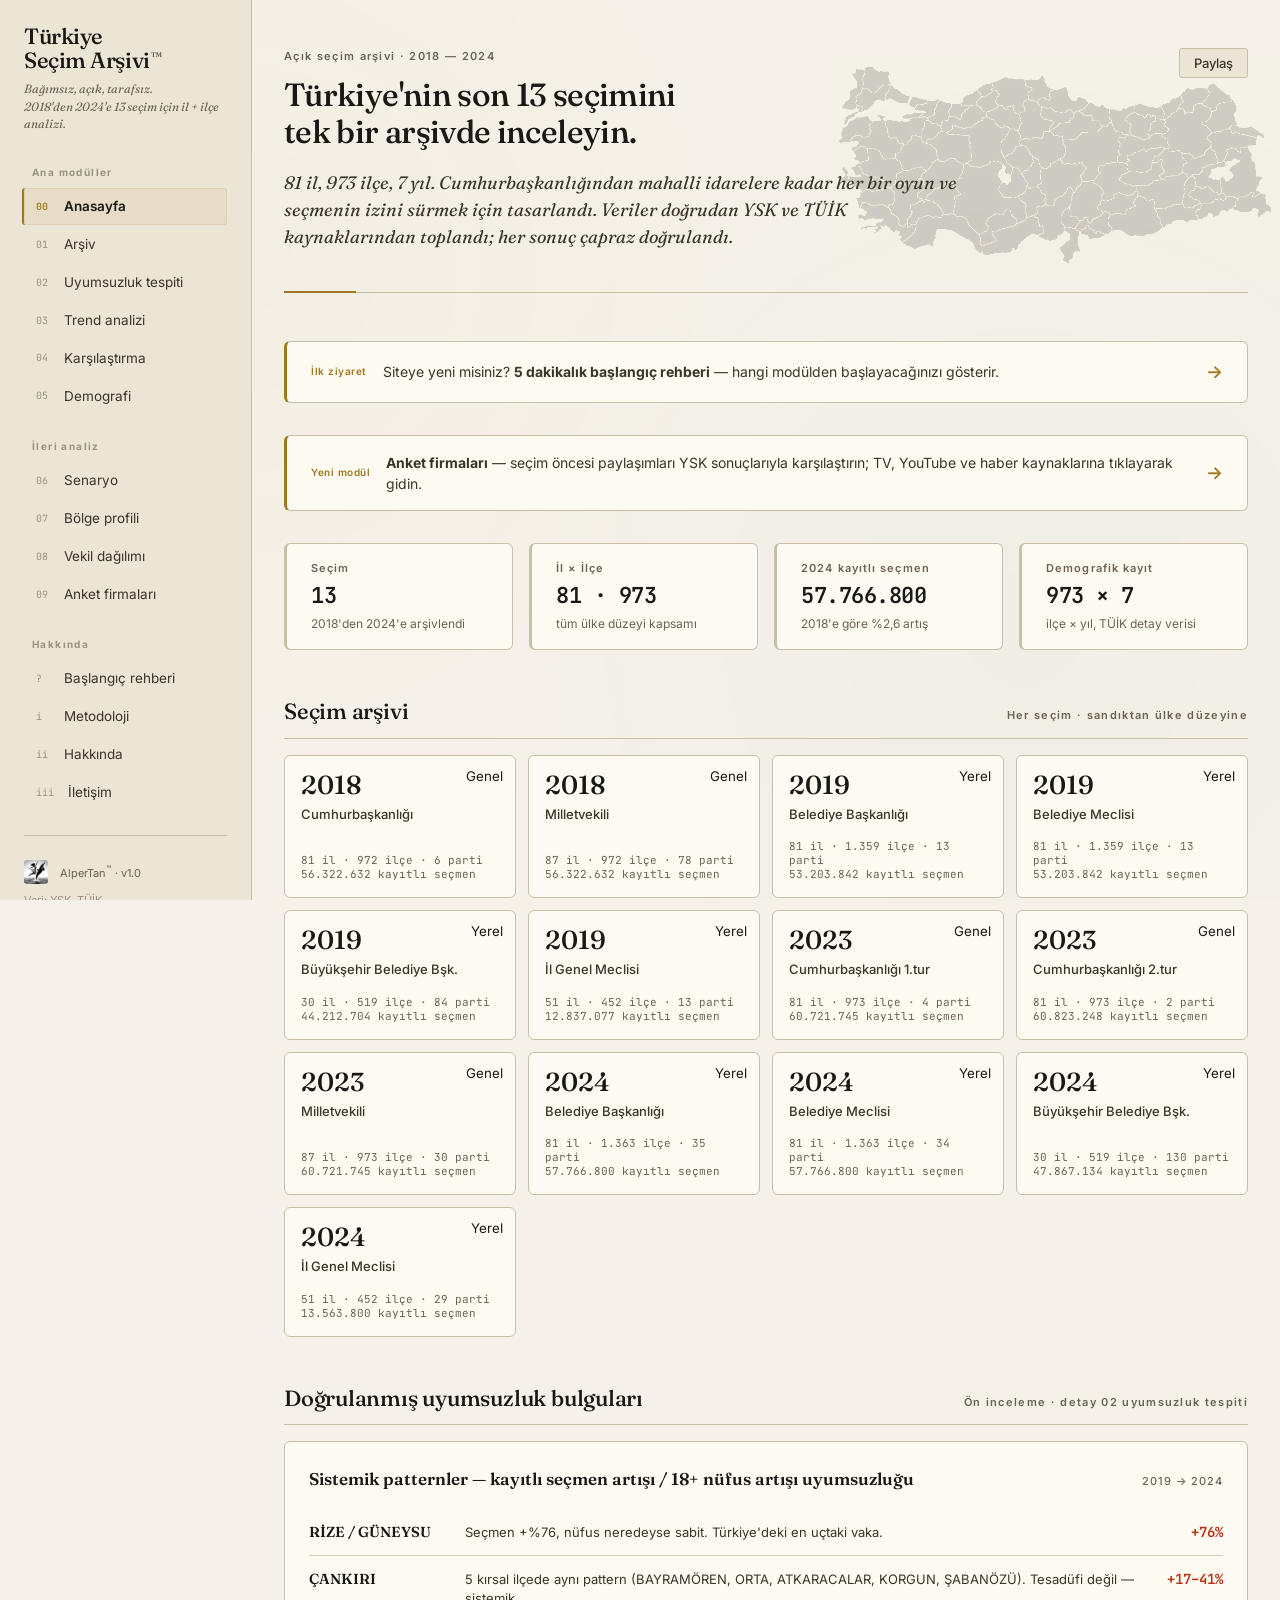
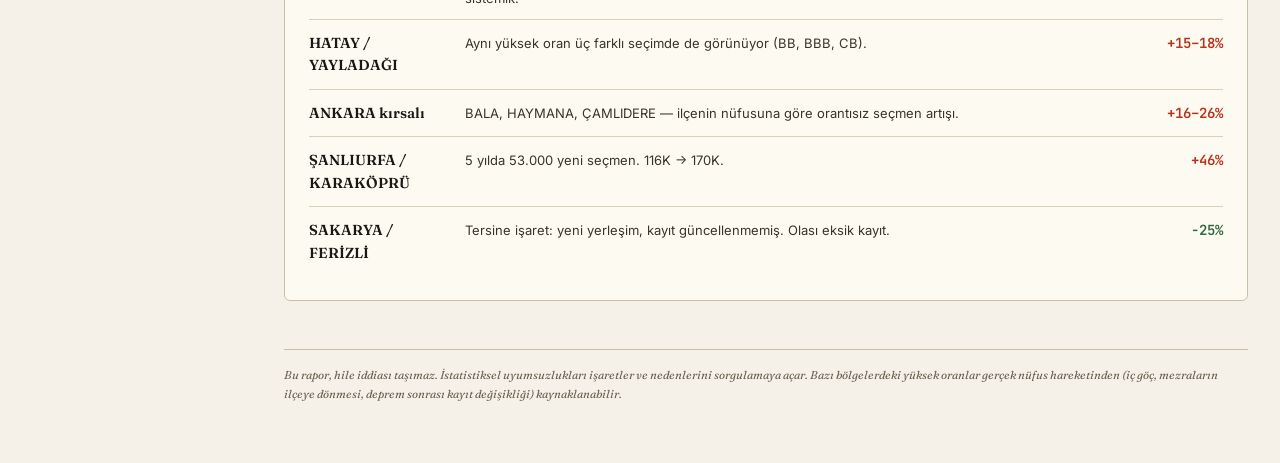
==== commit 56ef3918: "feat: iletisim sayfasi ve secimarsivi@gmail.com" ====
--- a/index.html
+++ b/index.html
@@ -56,7 +56,7 @@
 </div>
 
 <script src="assets/analytics.js?v=9"></script>
-<script src="assets/app.js?v=13"></script>
+<script src="assets/app.js?v=14"></script>
 <script src="assets/research-tools.js?v=4"></script>
 <script src="modules/home.js?v=11"></script>
 <script src="modules/arsiv.js?v=8"></script>
@@ -68,8 +68,9 @@
 <script src="modules/senaryo.js?v=7"></script>
 <script src="modules/vekil.js?v=7"></script>
 <script src="modules/baslangic.js?v=3"></script>
-<script src="modules/metodoloji.js?v=10"></script>
+<script src="modules/metodoloji.js?v=11"></script>
 <script src="modules/hakkinda.js?v=7"></script>
+<script src="modules/iletisim.js?v=1"></script>
 <script src="modules/anket.js?v=8"></script>
 </body>
 </html>
--- a/assets/anket.css
+++ b/assets/anket.css
@@ -496,6 +496,40 @@
   margin-top: 4px;
 }
 
+.ank-beta-badge {
+  display: inline-block;
+  font-size: 10px;
+  font-weight: 800;
+  letter-spacing: 0.06em;
+  text-transform: uppercase;
+  padding: 2px 7px;
+  border-radius: 3px;
+  background: rgba(200, 134, 26, 0.15);
+  color: var(--signal-amber);
+  vertical-align: middle;
+  flex-shrink: 0;
+}
+
+.ank-beta-badge-inline { font-size: 9px; padding: 1px 6px; }
+
+.ank-beta-notice {
+  display: flex;
+  gap: var(--space-3);
+  align-items: flex-start;
+  padding: var(--space-3) var(--space-4);
+  margin-bottom: var(--space-4);
+  border: 1px solid rgba(200, 134, 26, 0.35);
+  border-radius: var(--radius-sm);
+  background: rgba(200, 134, 26, 0.06);
+  font-size: 13px;
+  line-height: 1.5;
+  color: var(--ink-2);
+}
+
+.ank-beta-notice p { margin: 0; flex: 1; }
+
+.ank-beta-notice a { font-weight: 600; }
+
 .ank-mode-btn-add {
   margin-left: auto;
   background: rgba(31, 77, 110, 0.1);
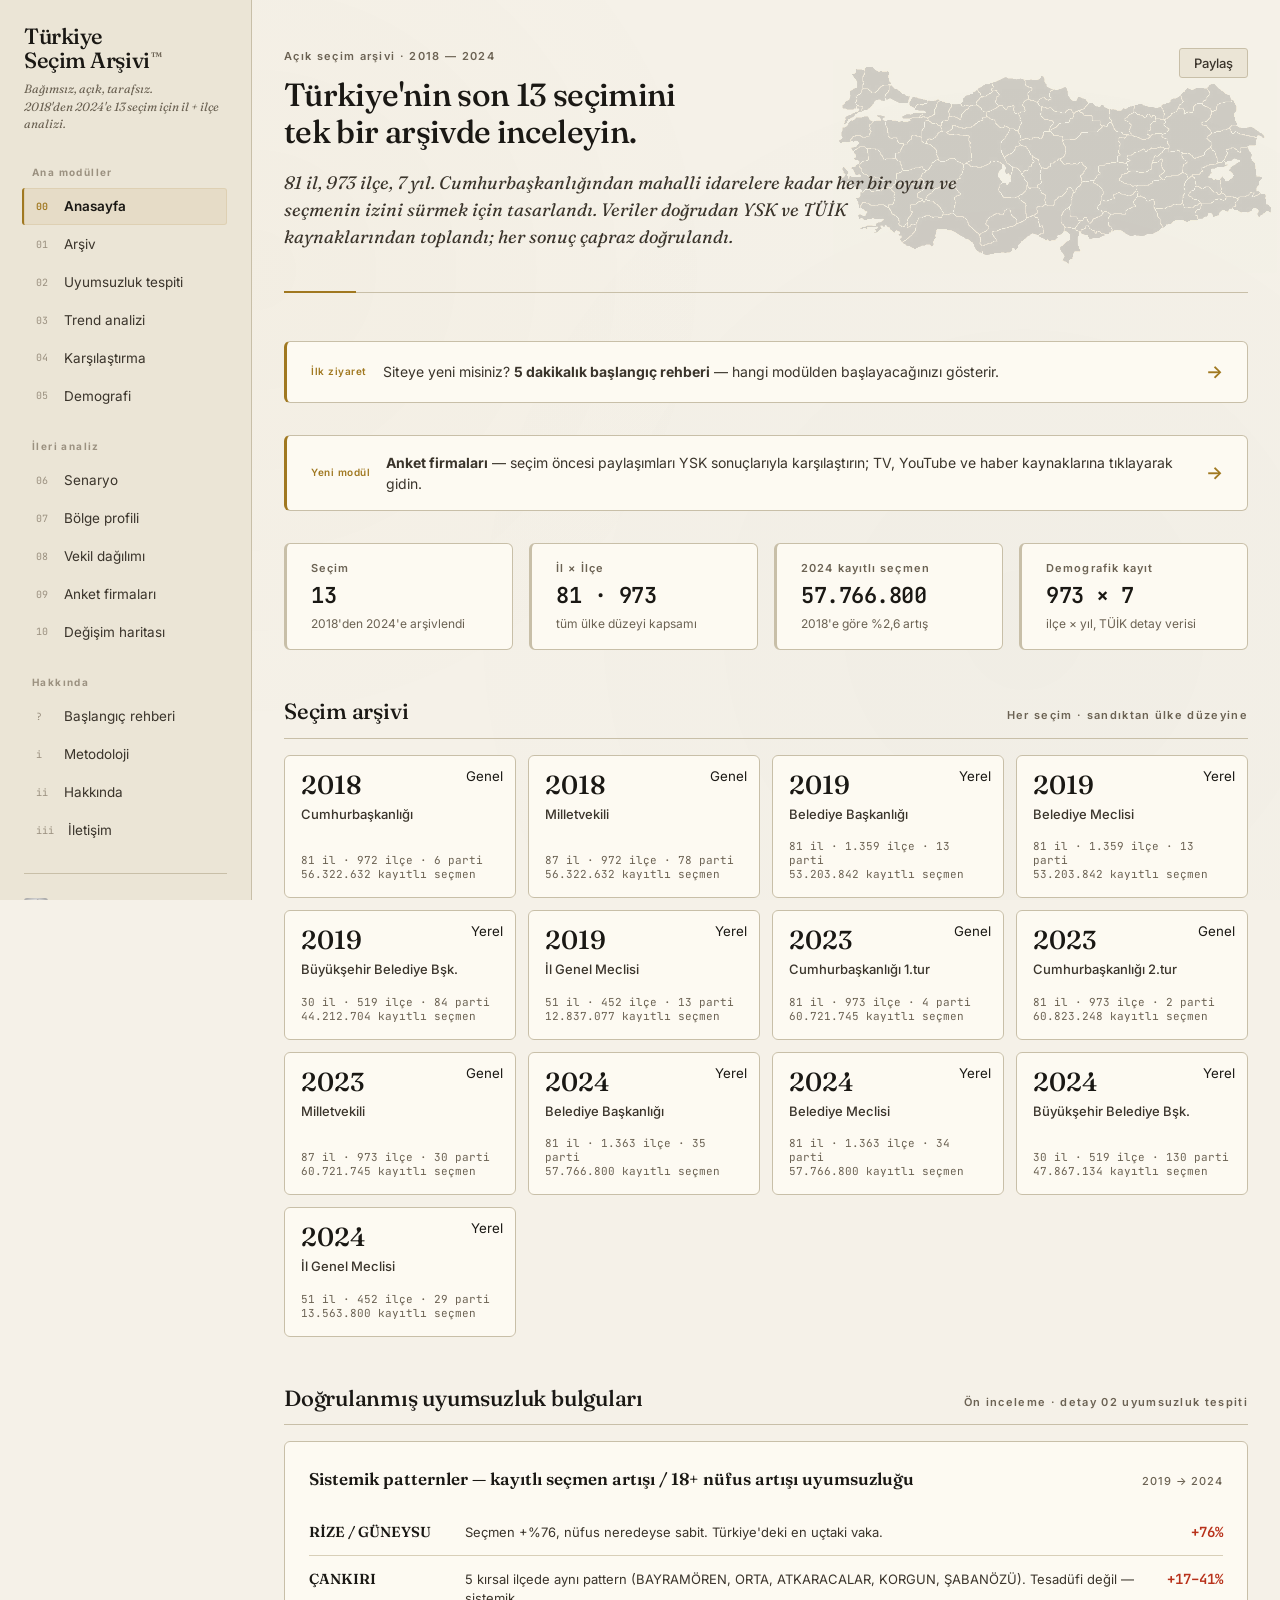
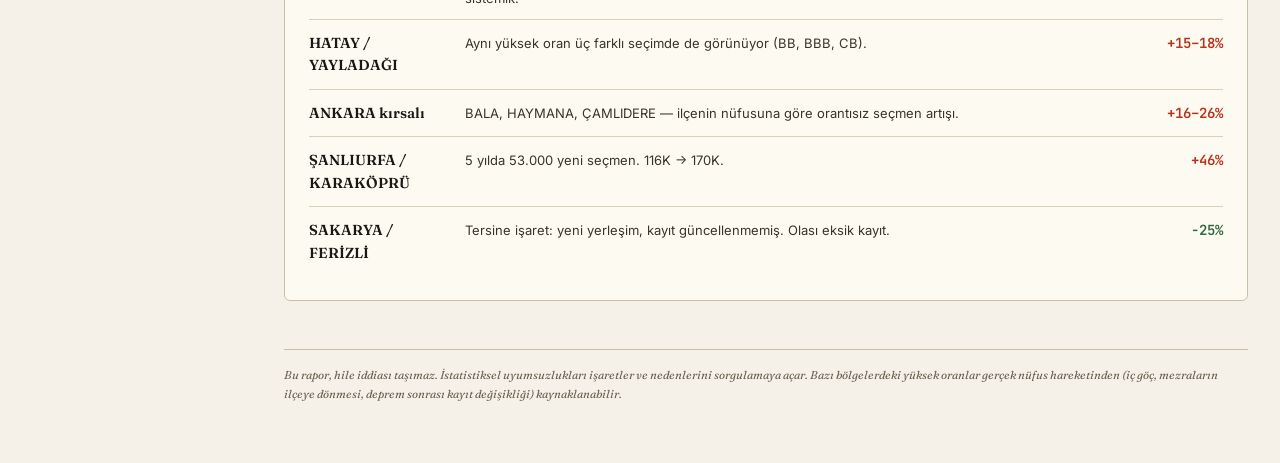
==== commit 9f16e0e1: "deploy: site guncelleme" ====
--- a/index.html
+++ b/index.html
@@ -56,7 +56,7 @@
 </div>
 
 <script src="assets/analytics.js?v=9"></script>
-<script src="assets/app.js?v=14"></script>
+<script src="assets/app.js?v=15"></script>
 <script src="assets/research-tools.js?v=4"></script>
 <script src="modules/home.js?v=11"></script>
 <script src="modules/arsiv.js?v=8"></script>
@@ -70,7 +70,8 @@
 <script src="modules/baslangic.js?v=3"></script>
 <script src="modules/metodoloji.js?v=11"></script>
 <script src="modules/hakkinda.js?v=7"></script>
-<script src="modules/iletisim.js?v=1"></script>
+<script src="modules/iletisim.js?v=3"></script>
 <script src="modules/anket.js?v=8"></script>
+<script src="modules/harita.js?v=1"></script>
 </body>
 </html>
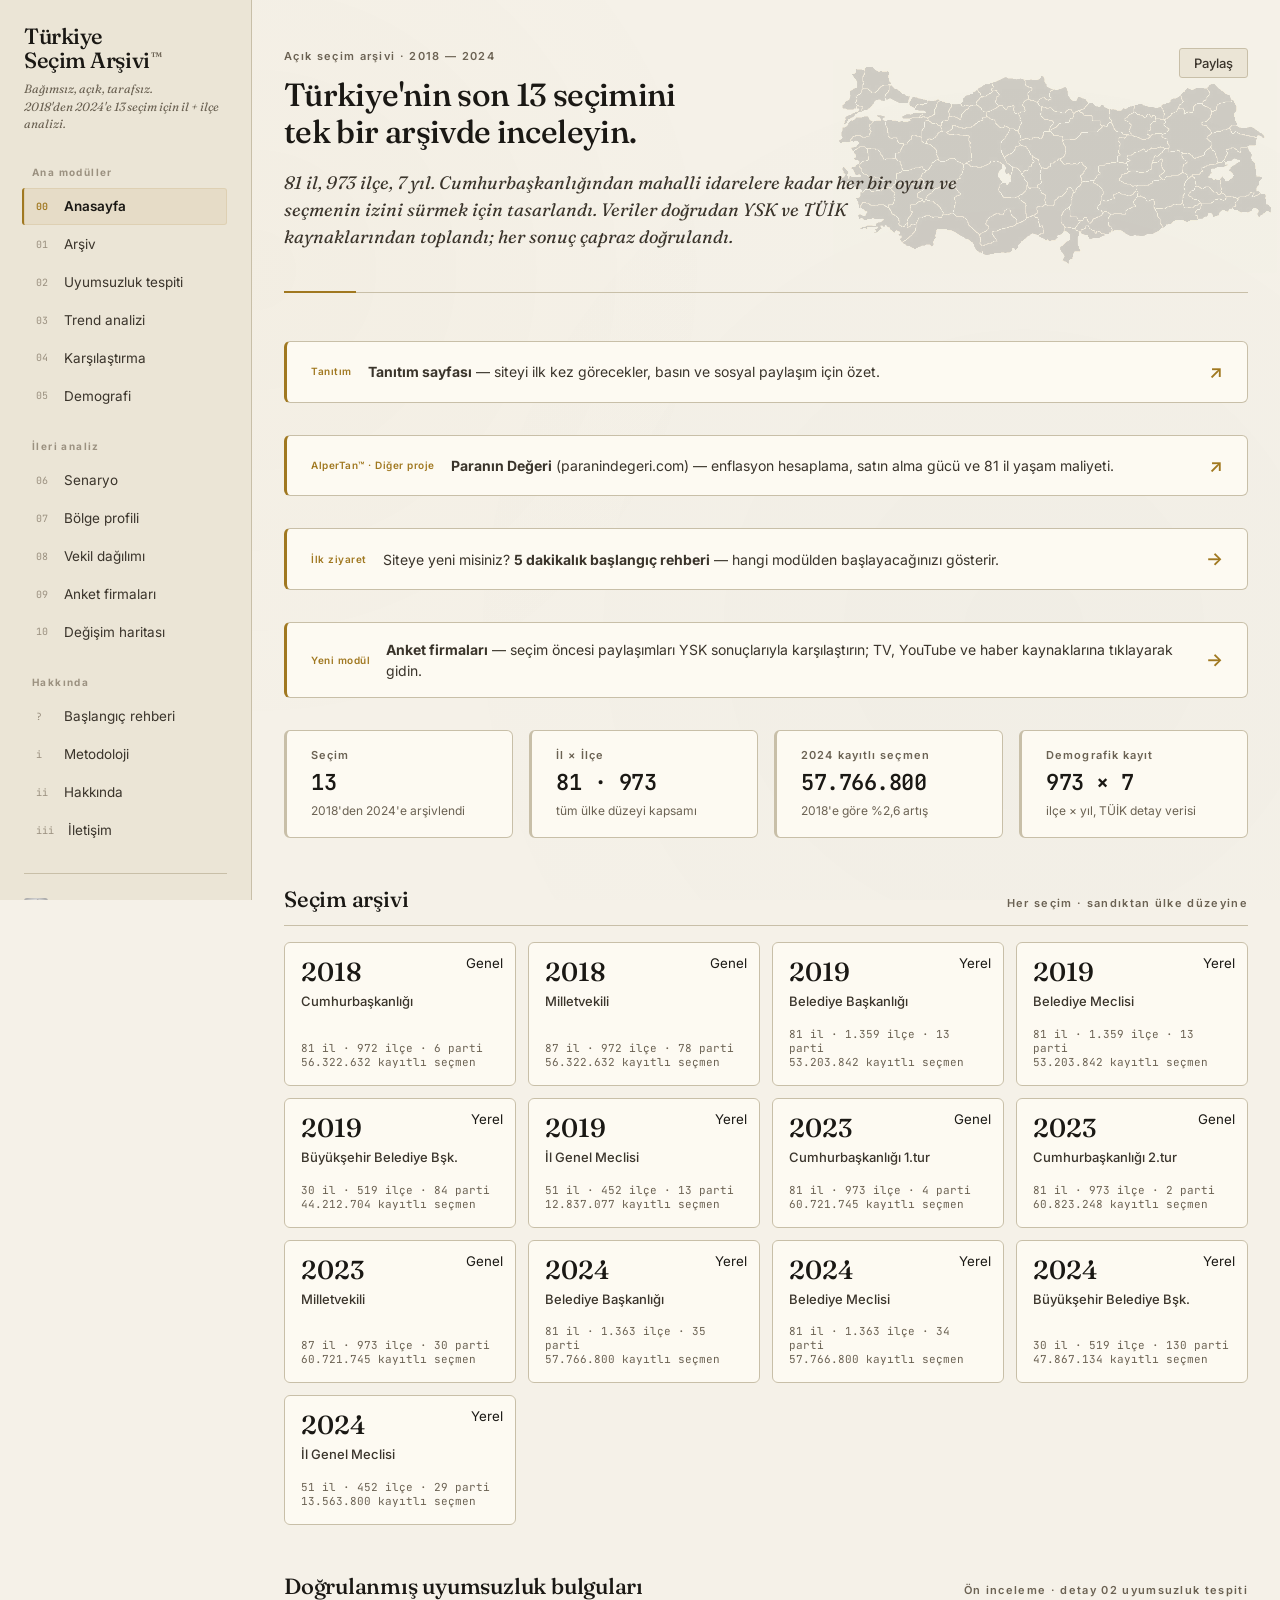
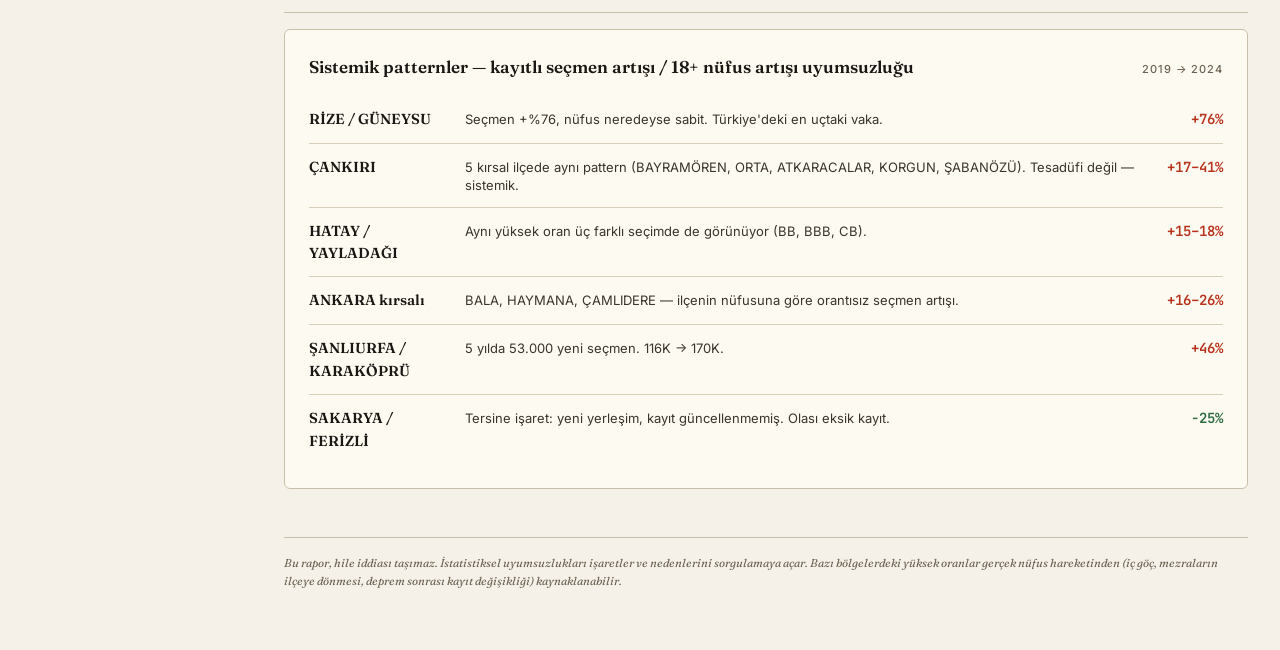
==== commit 95f89038: "feat: tanitim landing sayfasi (promo/index.html)" ====
--- a/index.html
+++ b/index.html
@@ -36,7 +36,7 @@
 <link rel="manifest" href="site.webmanifest">
 <meta name="theme-color" content="#f5f1e8">
 
-<link rel="stylesheet" href="assets/style.css?v=14">
+<link rel="stylesheet" href="assets/style.css?v=16">
 <link rel="stylesheet" href="assets/anket.css?v=8">
 </head>
 <body>
@@ -56,9 +56,9 @@
 </div>
 
 <script src="assets/analytics.js?v=9"></script>
-<script src="assets/app.js?v=15"></script>
+<script src="assets/app.js?v=18"></script>
 <script src="assets/research-tools.js?v=4"></script>
-<script src="modules/home.js?v=11"></script>
+<script src="modules/home.js?v=14"></script>
 <script src="modules/arsiv.js?v=8"></script>
 <script src="modules/uyumsuzluk.js?v=8"></script>
 <script src="modules/trend.js?v=10"></script>
@@ -68,10 +68,10 @@
 <script src="modules/senaryo.js?v=7"></script>
 <script src="modules/vekil.js?v=7"></script>
 <script src="modules/baslangic.js?v=3"></script>
-<script src="modules/metodoloji.js?v=11"></script>
-<script src="modules/hakkinda.js?v=7"></script>
-<script src="modules/iletisim.js?v=3"></script>
+<script src="modules/metodoloji.js?v=12"></script>
+<script src="modules/hakkinda.js?v=8"></script>
+<script src="modules/iletisim.js?v=4"></script>
 <script src="modules/anket.js?v=8"></script>
-<script src="modules/harita.js?v=1"></script>
+<script src="modules/harita.js?v=3"></script>
 </body>
 </html>
